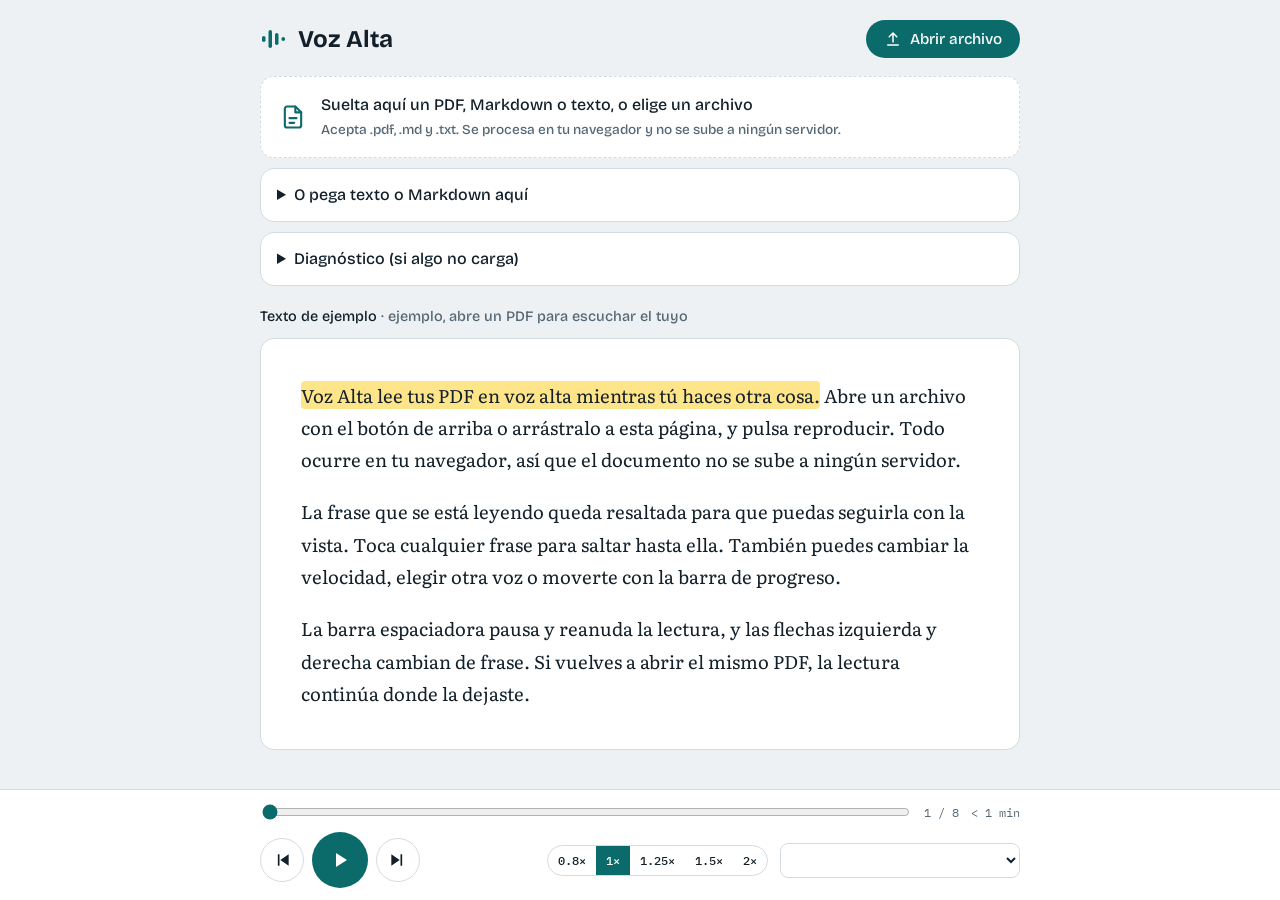
==== index.html @ 8dce0cf5 "initial" ====
<!doctype html>
<html lang="es">
<head>
<meta charset="utf-8">
<meta name="viewport" content="width=device-width, initial-scale=1, viewport-fit=cover">
<title>Voz Alta</title>
<link rel="stylesheet" href="css/styles.css">
</head>
<body>

<div class="wrap">
  <header class="top">
    <div class="brand">
      <svg viewBox="0 0 28 28" fill="currentColor" aria-hidden="true"><rect x="2" y="11" width="3.5" height="6" rx="1.75"/><rect x="8.5" y="5" width="3.5" height="18" rx="1.75"/><rect x="15" y="8" width="3.5" height="12" rx="1.75"/><rect x="21.5" y="12" width="3.5" height="4" rx="1.75"/></svg>
      Voz Alta
    </div>
    <span class="btn filebtn">
      <svg viewBox="0 0 24 24" fill="none" stroke="currentColor" stroke-width="2" stroke-linecap="round" stroke-linejoin="round" aria-hidden="true"><path d="M12 16V4M7 9l5-5 5 5M5 20h14"/></svg>
      Abrir archivo
    <input type="file" id="file2" class="ovl" aria-label="Abrir archivo PDF, Markdown o texto">
    </span>
  </header>

  <label class="drop" id="drop" for="file">
    <svg viewBox="0 0 24 24" fill="none" stroke="currentColor" stroke-width="1.8" stroke-linecap="round" stroke-linejoin="round" aria-hidden="true"><path d="M14 3H7a2 2 0 0 0-2 2v14a2 2 0 0 0 2 2h10a2 2 0 0 0 2-2V8z"/><path d="M14 3v5h5M9 13h6M9 17h4"/></svg>
    <span><b>Suelta aquí un PDF, Markdown o texto, o elige un archivo</b><small>Acepta .pdf, .md y .txt. Se procesa en tu navegador y no se sube a ningún servidor.</small></span>
    <input type="file" id="file" class="ovl" aria-label="Elegir archivo PDF, Markdown o texto">
  </label>

  <details class="paste" id="paste">
    <summary>O pega texto o Markdown aquí</summary>
    <textarea id="pastetxt" placeholder="Pega aquí el texto que quieres escuchar" aria-label="Texto a leer"></textarea>
    <div class="row">
      <button class="btn" id="pastego" type="button">Leer este texto</button>
      <label><input type="checkbox" id="pastemd" checked> Es Markdown</label>
    </div>
  </details>

  <details class="paste" id="diag">
    <summary>Diagnóstico (si algo no carga)</summary>
    <pre id="diaglog" style="white-space:pre-wrap;overflow-wrap:anywhere;font:0.75rem/1.5 var(--mono);color:var(--muted);margin:8px 0 4px"></pre>
  </details>

  <div class="meta">
    <div><strong id="name">Texto de ejemplo</strong> <span id="status" role="status"></span></div>
  </div>

  <section class="ocr" id="ocr" hidden aria-live="polite">
    <strong id="ocrmsg"></strong>
    <div class="ocr-row">
      <label>Idioma del texto
        <select id="ocrlang" aria-label="Idioma del texto a reconocer">
          <option value="spa">Español</option>
          <option value="eng">English</option>
          <option value="fra">Français</option>
          <option value="por">Português</option>
          <option value="deu">Deutsch</option>
          <option value="ita">Italiano</option>
        </select>
      </label>
      <button class="btn" id="ocrgo" type="button">Reconocer texto (OCR)</button>
      <button class="btn ghost" id="ocrcancel" type="button" hidden>Cancelar</button>
    </div>
    <progress id="ocrbar" max="100" value="0" hidden></progress>
    <small>El motor y los idiomas están en la carpeta vendor, así que funciona sin conexión. Las páginas se procesan en tu navegador. El resultado puede tener errores.</small>
  </section>

  <article class="doc" id="doc"></article>
</div>

<footer class="player">
  <div class="pin">
    <div class="prog">
      <input type="range" id="seek" min="0" max="0" value="0" step="1" aria-label="Progreso de lectura">
      <span id="count">0 / 0</span>
      <span id="remain"></span>
    </div>
    <div class="ctl">
      <div class="transport">
        <button class="ic" id="prev" type="button" aria-label="Frase anterior"><svg viewBox="0 0 24 24"><path d="M7 5h2v14H7zM20 5v14L10 12z"/></svg></button>
        <button class="ic play" id="play" type="button" aria-label="Reproducir"></button>
        <button class="ic" id="next" type="button" aria-label="Frase siguiente"><svg viewBox="0 0 24 24"><path d="M15 5h2v14h-2zM4 5v14l10-7z"/></svg></button>
      </div>
      <div class="opts">
        <div class="pager" id="pager" role="group" aria-label="Páginas" hidden>
          <button type="button" id="pprev" aria-label="Página anterior"><svg viewBox="0 0 24 24" width="18" height="18" fill="none" stroke="currentColor" stroke-width="2.2" stroke-linecap="round" stroke-linejoin="round" aria-hidden="true"><path d="M15 6l-6 6 6 6"/></svg></button>
          <input type="number" id="pnum" min="1" value="1" inputmode="numeric" aria-label="Número de página">
          <span id="ptotal"></span>
          <button type="button" id="pnext" aria-label="Página siguiente"><svg viewBox="0 0 24 24" width="18" height="18" fill="none" stroke="currentColor" stroke-width="2.2" stroke-linecap="round" stroke-linejoin="round" aria-hidden="true"><path d="M9 6l6 6-6 6"/></svg></button>
        </div>
        <div class="speeds" id="speeds" role="group" aria-label="Velocidad">
          <button type="button" data-r="0.8" aria-pressed="false">0.8×</button>
          <button type="button" data-r="1" aria-pressed="true">1×</button>
          <button type="button" data-r="1.25" aria-pressed="false">1.25×</button>
          <button type="button" data-r="1.5" aria-pressed="false">1.5×</button>
          <button type="button" data-r="2" aria-pressed="false">2×</button>
        </div>
        <select id="voice" aria-label="Voz"></select>
      </div>
    </div>
  </div>
</footer>

<script src="vendor/pdfjs/pdf.min.js"></script>
<script src="vendor/tesseract/tesseract.min.js"></script>
<script src="js/app.js"></script>

</body>
</html>
---- css/styles.css ----
@font-face{font-family:'Bricolage Grotesque';font-weight:500;font-style:normal;font-display:swap;src:url('../fonts/bricolage-grotesque-latin-500-normal.woff2') format('woff2');}
@font-face{font-family:'Bricolage Grotesque';font-weight:700;font-style:normal;font-display:swap;src:url('../fonts/bricolage-grotesque-latin-700-normal.woff2') format('woff2');}
@font-face{font-family:'Literata';font-weight:400;font-style:normal;font-display:swap;src:url('../fonts/literata-latin-400-normal.woff2') format('woff2');}
@font-face{font-family:'Literata';font-weight:600;font-style:normal;font-display:swap;src:url('../fonts/literata-latin-600-normal.woff2') format('woff2');}
@font-face{font-family:'IBM Plex Mono';font-weight:400;font-style:normal;font-display:swap;src:url('../fonts/ibm-plex-mono-latin-400-normal.woff2') format('woff2');}
@font-face{font-family:'IBM Plex Mono';font-weight:500;font-style:normal;font-display:swap;src:url('../fonts/ibm-plex-mono-latin-500-normal.woff2') format('woff2');}

/* Layout: una columna de lectura (760px) con barra de reproduccion fija abajo. La frase activa se resalta como marcador. */
:root {
  --bg: #EDF1F3;
  --surface: #FFFFFF;
  --ink: #13202A;
  --muted: #566774;
  --line: #D3DCE1;
  --accent: #0B6B6B;
  --accent-ink: #FFFFFF;
  --mark: #FFE58A;
  --mark-ink: #13202A;
  --player: #FFFFFF;
  --danger: #A52A2A;
  --ui: "Bricolage Grotesque", system-ui, -apple-system, "Segoe UI", sans-serif;
  --read: "Literata", Georgia, "Times New Roman", serif;
  --mono: "IBM Plex Mono", ui-monospace, "SFMono-Regular", Menlo, monospace;
}
@media (prefers-color-scheme: dark) {
  :root:not([data-theme="light"]) {
    --bg: #0E181D; --surface: #142229; --ink: #E4ECEF; --muted: #93A6B1; --line: #25363F;
    --accent: #5FD3C6; --accent-ink: #06201D; --mark: #5B4A12; --mark-ink: #FFF4CC; --player: #17262E; --danger: #FF9A9A;
    color-scheme: dark;
  }
}
:root[data-theme="dark"] {
  --bg: #0E181D; --surface: #142229; --ink: #E4ECEF; --muted: #93A6B1; --line: #25363F;
  --accent: #5FD3C6; --accent-ink: #06201D; --mark: #5B4A12; --mark-ink: #FFF4CC; --player: #17262E; --danger: #FF9A9A;
  color-scheme: dark;
}
* { box-sizing: border-box; }
body {
  background: var(--bg);
  color: var(--ink);
  font: 16px/1.5 var(--ui);
  padding-left: max(16px, env(safe-area-inset-left, 0px));
  padding-right: max(16px, env(safe-area-inset-right, 0px));
  padding-block: 20px 230px;
}
.wrap { max-width: 760px; margin: 0 auto; }
.top { display: flex; align-items: center; justify-content: space-between; gap: 12px; margin-bottom: 18px; }
.brand { display: flex; align-items: center; gap: 10px; font-weight: 700; font-size: 1.5rem; letter-spacing: -0.01em; }
.brand svg { width: 28px; height: 28px; color: var(--accent); }
.btn { display: inline-flex; align-items: center; gap: 8px; background: var(--accent); color: var(--accent-ink); border: 0; border-radius: 999px; padding: 10px 18px; font: 500 0.95rem var(--ui); cursor: pointer; }
.btn svg { width: 18px; height: 18px; }
:focus-visible { outline: 2px solid var(--accent); outline-offset: 2px; }
.drop { display: flex; align-items: center; gap: 14px; background: var(--surface); border: 1.5px dashed var(--line); border-radius: 14px; padding: 16px 18px; cursor: pointer; transition: border-color .15s; }
.drop:hover, .drop.over { border-color: var(--accent); }
.drop svg { width: 28px; height: 28px; flex: none; color: var(--accent); }
.drop b { display: block; font-weight: 500; }
.drop small { color: var(--muted); font-size: 0.85rem; }
.drop { position: relative; }
.ovl { position: absolute; inset: 0; width: 100%; height: 100%; opacity: 0; cursor: pointer; font-size: 0; border: 0; padding: 0; margin: 0; }
.btn.filebtn { position: relative; overflow: hidden; }
details.paste { margin-top: 10px; background: var(--surface); border: 1px solid var(--line); border-radius: 14px; padding: 10px 16px; }
details.paste summary { cursor: pointer; font-weight: 500; padding: 4px 0; }
details.paste textarea { width: 100%; min-height: 9em; margin: 10px 0; padding: 10px 12px; background: var(--bg); color: var(--ink); border: 1px solid var(--line); border-radius: 10px; font: 0.95rem/1.5 var(--read); resize: vertical; }
details.paste .row { display: flex; flex-wrap: wrap; align-items: center; gap: 10px 16px; padding-bottom: 6px; }
details.paste label { display: flex; align-items: center; gap: 6px; font-size: 0.9rem; color: var(--muted); }
.meta { display: flex; flex-wrap: wrap; align-items: center; justify-content: space-between; gap: 8px 16px; margin: 20px 0 10px; color: var(--muted); font-size: 0.9rem; }
.meta strong { color: var(--ink); font-weight: 500; overflow-wrap: anywhere; }
#status.err { color: var(--danger); }
select { background: var(--surface); color: var(--ink); border: 1px solid var(--line); border-radius: 8px; padding: 7px 10px; font: 0.85rem var(--ui); min-width: 0; max-width: 100%; }
.doc { background: var(--surface); border: 1px solid var(--line); border-radius: 14px; padding: clamp(18px, 4vw, 40px); font: 1.15rem/1.75 var(--read); }
.doc p { margin: 0 0 1.1em; max-width: 66ch; }
.doc p:last-child { margin-bottom: 0; }
.pg { display: flex; align-items: center; gap: 10px; margin: 30px 0 12px; font: 500 0.7rem var(--mono); letter-spacing: 0.12em; text-transform: uppercase; color: var(--muted); }
.pg::after { content: ""; flex: 1; height: 1px; background: var(--line); }
.pg:first-child { margin-top: 0; }
.s { cursor: pointer; border-radius: 4px; transition: background .15s; }
.s:hover { background: color-mix(in srgb, var(--mark) 45%, transparent); }
.s.now { background: var(--mark); color: var(--mark-ink); box-decoration-break: clone; -webkit-box-decoration-break: clone; }
.player { position: fixed; left: 0; right: 0; bottom: 0; z-index: 5; background: var(--player); border-top: 1px solid var(--line);
  padding: 12px max(16px, env(safe-area-inset-right, 0px)) calc(12px + env(safe-area-inset-bottom, 0px)) max(16px, env(safe-area-inset-left, 0px)); }
.pin { max-width: 760px; margin: 0 auto; display: grid; gap: 10px; }
.prog { display: flex; align-items: center; gap: 12px; font: 400 0.75rem var(--mono); color: var(--muted); }
.prog input { flex: 1; min-width: 0; accent-color: var(--accent); }
.prog span { white-space: nowrap; font-variant-numeric: tabular-nums; }
.ctl { display: flex; flex-wrap: wrap; align-items: center; justify-content: space-between; gap: 10px 16px; }
.transport { display: flex; align-items: center; gap: 8px; }
.ic { width: 44px; height: 44px; border-radius: 50%; border: 1px solid var(--line); background: transparent; color: var(--ink); display: grid; place-items: center; cursor: pointer; padding: 0; }
.ic svg { width: 20px; height: 20px; fill: currentColor; }
.ic.play { width: 56px; height: 56px; background: var(--accent); color: var(--accent-ink); border: 0; }
.ic.play svg { width: 24px; height: 24px; }
.opts { display: flex; flex-wrap: wrap; align-items: center; gap: 8px 12px; flex: 1 1 260px; justify-content: flex-end; }
.speeds { display: flex; border: 1px solid var(--line); border-radius: 999px; overflow: hidden; }
.speeds button { background: transparent; color: var(--ink); border: 0; padding: 7px 10px; font: 500 0.75rem var(--mono); cursor: pointer; }
.speeds button[aria-pressed="true"] { background: var(--accent); color: var(--accent-ink); }
#voice { flex: 1 1 150px; max-width: 240px; }
.hint { color: var(--muted); font-size: 0.8rem; text-align: right; }
.pager { display: flex; align-items: center; gap: 4px; border: 1px solid var(--line); border-radius: 999px; padding: 2px; }
.pager button { width: 34px; height: 34px; border: 0; border-radius: 50%; background: transparent; color: var(--ink); display: grid; place-items: center; cursor: pointer; padding: 0; }
.pager button:disabled { opacity: 0.35; cursor: default; }
.pager input { width: 3.4em; text-align: center; font: 500 0.85rem var(--mono); background: transparent; color: var(--ink); border: 0; border-bottom: 1px solid var(--line); padding: 4px 0; border-radius: 0; -moz-appearance: textfield; font-variant-numeric: tabular-nums; }
.pager input::-webkit-inner-spin-button, .pager input::-webkit-outer-spin-button { -webkit-appearance: none; margin: 0; }
.pager span { font: 400 0.75rem var(--mono); color: var(--muted); padding: 0 6px 0 4px; white-space: nowrap; }
h2.sec { font: 700 1.35rem/1.25 var(--ui); letter-spacing: -0.01em; margin: 2.2em 0 0.7em; padding-top: 1.1em; border-top: 1px solid var(--line); text-wrap: balance; }
h2.sec:first-child { margin-top: 0; padding-top: 0; border-top: 0; font-size: 1.7rem; }
[hidden] { display: none !important; }
.doc:empty::before { content: "Aquí aparecerá el texto del PDF."; color: var(--muted); font: 1rem var(--ui); }
.btn.ghost { background: transparent; color: var(--ink); border: 1px solid var(--line); }
.ocr { background: var(--surface); border: 1px solid var(--accent); border-radius: 14px; padding: 16px 18px; margin: 0 0 16px; display: grid; gap: 10px; }
.ocr strong { font-weight: 500; }
.ocr small { color: var(--muted); font-size: 0.82rem; }
.ocr-row { display: flex; flex-wrap: wrap; align-items: center; gap: 10px 14px; }
.ocr-row label { display: flex; align-items: center; gap: 8px; font-size: 0.9rem; color: var(--muted); }
.ocr progress { width: 100%; height: 8px; accent-color: var(--accent); }
@media (prefers-reduced-motion: reduce) { .s, .drop { transition: none; } }

body { margin: 0; }
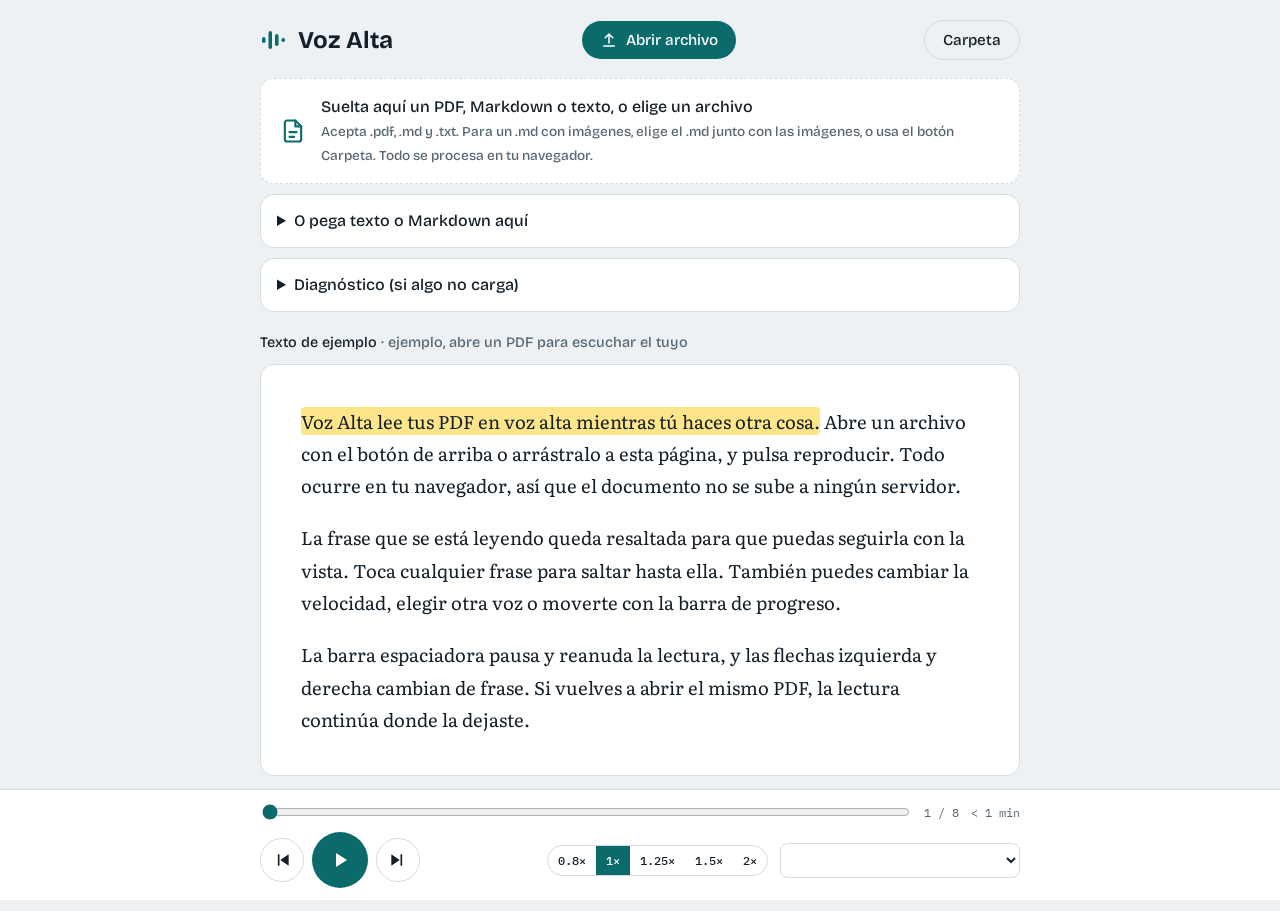
==== commit e7e25d41: "images" ====
--- a/index.html
+++ b/index.html
@@ -17,14 +17,17 @@
     <span class="btn filebtn">
       <svg viewBox="0 0 24 24" fill="none" stroke="currentColor" stroke-width="2" stroke-linecap="round" stroke-linejoin="round" aria-hidden="true"><path d="M12 16V4M7 9l5-5 5 5M5 20h14"/></svg>
       Abrir archivo
-    <input type="file" id="file2" class="ovl" aria-label="Abrir archivo PDF, Markdown o texto">
+    <input type="file" id="file2" class="ovl" multiple aria-label="Abrir archivo PDF, Markdown o texto, con sus imágenes">
+    </span>
+    <span class="btn ghost filebtn" title="Elige una carpeta con el .md y sus imágenes">Carpeta
+      <input type="file" id="folder" class="ovl" webkitdirectory multiple aria-label="Abrir una carpeta con documentos e imágenes">
     </span>
   </header>
 
   <label class="drop" id="drop" for="file">
     <svg viewBox="0 0 24 24" fill="none" stroke="currentColor" stroke-width="1.8" stroke-linecap="round" stroke-linejoin="round" aria-hidden="true"><path d="M14 3H7a2 2 0 0 0-2 2v14a2 2 0 0 0 2 2h10a2 2 0 0 0 2-2V8z"/><path d="M14 3v5h5M9 13h6M9 17h4"/></svg>
-    <span><b>Suelta aquí un PDF, Markdown o texto, o elige un archivo</b><small>Acepta .pdf, .md y .txt. Se procesa en tu navegador y no se sube a ningún servidor.</small></span>
-    <input type="file" id="file" class="ovl" aria-label="Elegir archivo PDF, Markdown o texto">
+    <span><b>Suelta aquí un PDF, Markdown o texto, o elige un archivo</b><small>Acepta .pdf, .md y .txt. Para un .md con imágenes, elige el .md junto con las imágenes, o usa el botón Carpeta. Todo se procesa en tu navegador.</small></span>
+    <input type="file" id="file" class="ovl" multiple aria-label="Elegir archivo PDF, Markdown o texto, con sus imágenes">
   </label>
 
   <details class="paste" id="paste">
@@ -42,7 +45,7 @@
   </details>
 
   <div class="meta">
-    <div><strong id="name">Texto de ejemplo</strong> <span id="status" role="status"></span></div>
+    <div><select id="docpick" hidden aria-label="Documento de la carpeta"></select> <strong id="name">Texto de ejemplo</strong> <span id="status" role="status"></span></div>
   </div>
 
   <section class="ocr" id="ocr" hidden aria-live="polite">
--- a/css/styles.css
+++ b/css/styles.css
@@ -68,6 +68,7 @@
 #status.err { color: var(--danger); }
 select { background: var(--surface); color: var(--ink); border: 1px solid var(--line); border-radius: 8px; padding: 7px 10px; font: 0.85rem var(--ui); min-width: 0; max-width: 100%; }
 .doc { background: var(--surface); border: 1px solid var(--line); border-radius: 14px; padding: clamp(18px, 4vw, 40px); font: 1.15rem/1.75 var(--read); }
+.doc, .doc * { overflow-wrap: anywhere; }
 .doc p { margin: 0 0 1.1em; max-width: 66ch; }
 .doc p:last-child { margin-bottom: 0; }
 .pg { display: flex; align-items: center; gap: 10px; margin: 30px 0 12px; font: 500 0.7rem var(--mono); letter-spacing: 0.12em; text-transform: uppercase; color: var(--muted); }
@@ -102,6 +103,10 @@
 .pager span { font: 400 0.75rem var(--mono); color: var(--muted); padding: 0 6px 0 4px; white-space: nowrap; }
 h2.sec { font: 700 1.35rem/1.25 var(--ui); letter-spacing: -0.01em; margin: 2.2em 0 0.7em; padding-top: 1.1em; border-top: 1px solid var(--line); text-wrap: balance; }
 h2.sec:first-child { margin-top: 0; padding-top: 0; border-top: 0; font-size: 1.7rem; }
+figure.fig { margin: 1.4em 0; text-align: center; }
+figure.fig img { max-width: 100%; height: auto; border-radius: 8px; border: 1px solid var(--line); background: #fff; }
+figure.fig figcaption { font: 0.85rem/1.4 var(--ui); color: var(--muted); margin-top: 8px; }
+.fig-missing { border: 1px dashed var(--line); border-radius: 8px; padding: 14px; margin: 0 auto; max-width: 66ch; color: var(--muted); font: 0.85rem/1.5 var(--ui); overflow-wrap: anywhere; }
 [hidden] { display: none !important; }
 .doc:empty::before { content: "Aquí aparecerá el texto del PDF."; color: var(--muted); font: 1rem var(--ui); }
 .btn.ghost { background: transparent; color: var(--ink); border: 1px solid var(--line); }
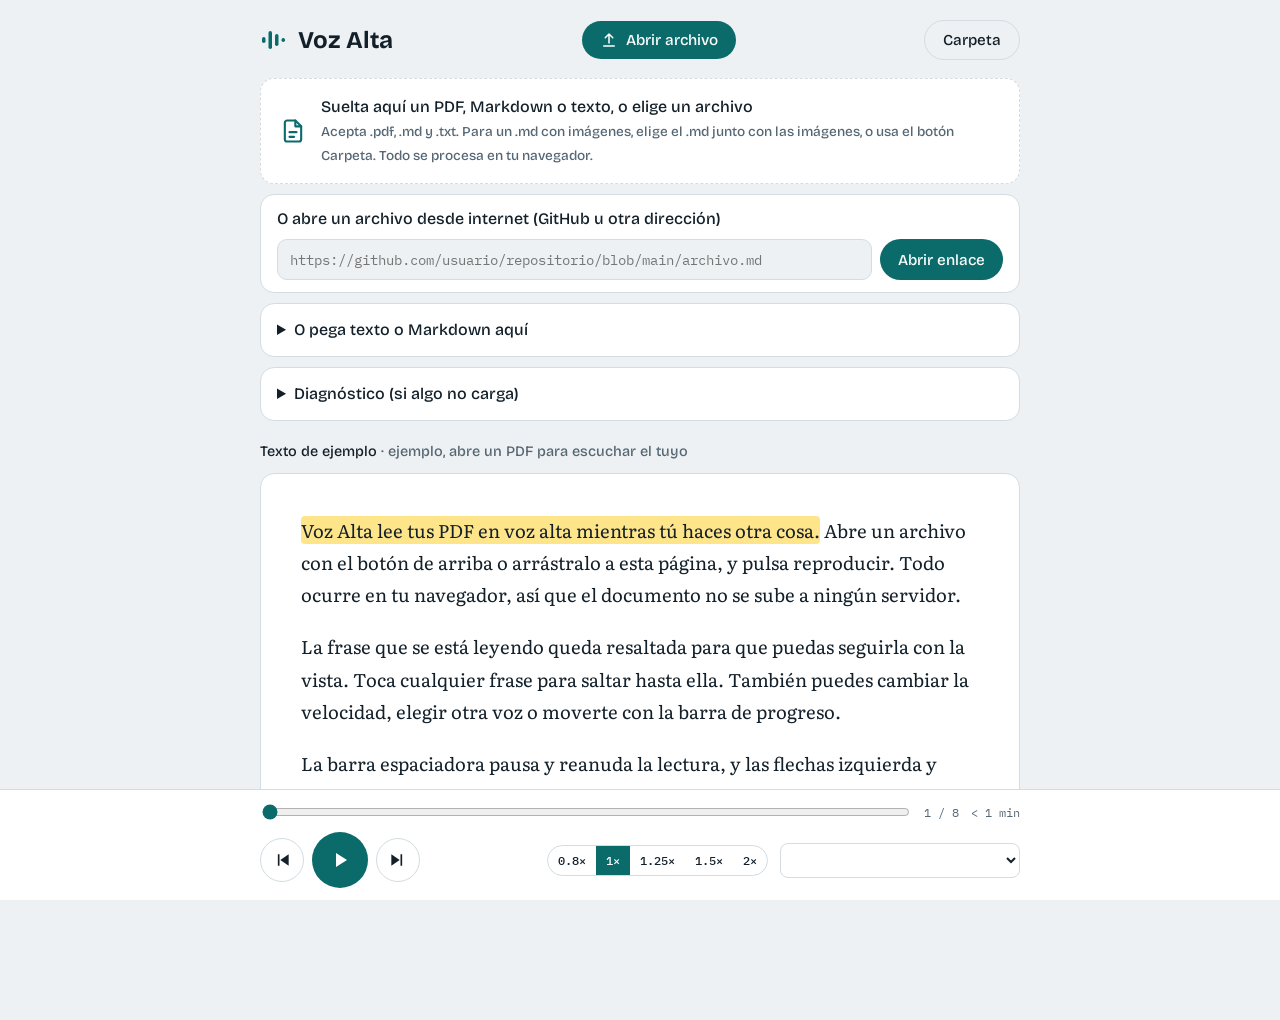
==== commit b188cbed: "w" ====
--- a/index.html
+++ b/index.html
@@ -29,6 +29,14 @@
     <span><b>Suelta aquí un PDF, Markdown o texto, o elige un archivo</b><small>Acepta .pdf, .md y .txt. Para un .md con imágenes, elige el .md junto con las imágenes, o usa el botón Carpeta. Todo se procesa en tu navegador.</small></span>
     <input type="file" id="file" class="ovl" multiple aria-label="Elegir archivo PDF, Markdown o texto, con sus imágenes">
   </label>
+
+  <form class="urlrow" id="urlform" autocomplete="off">
+    <label for="urlin">O abre un archivo desde internet (GitHub u otra dirección)</label>
+    <div class="row">
+      <input type="url" id="urlin" inputmode="url" placeholder="https://github.com/usuario/repositorio/blob/main/archivo.md">
+      <button class="btn" id="urlgo" type="submit">Abrir enlace</button>
+    </div>
+  </form>
 
   <details class="paste" id="paste">
     <summary>O pega texto o Markdown aquí</summary>
--- a/css/styles.css
+++ b/css/styles.css
@@ -107,6 +107,10 @@
 figure.fig img { max-width: 100%; height: auto; border-radius: 8px; border: 1px solid var(--line); background: #fff; }
 figure.fig figcaption { font: 0.85rem/1.4 var(--ui); color: var(--muted); margin-top: 8px; }
 .fig-missing { border: 1px dashed var(--line); border-radius: 8px; padding: 14px; margin: 0 auto; max-width: 66ch; color: var(--muted); font: 0.85rem/1.5 var(--ui); overflow-wrap: anywhere; }
+form.urlrow { margin-top: 10px; background: var(--surface); border: 1px solid var(--line); border-radius: 14px; padding: 12px 16px; }
+form.urlrow label { display: block; font-weight: 500; margin-bottom: 8px; }
+form.urlrow .row { display: flex; flex-wrap: wrap; gap: 8px; }
+form.urlrow input { flex: 1 1 260px; min-width: 0; padding: 10px 12px; background: var(--bg); color: var(--ink); border: 1px solid var(--line); border-radius: 10px; font: 0.9rem var(--mono); }
 [hidden] { display: none !important; }
 .doc:empty::before { content: "Aquí aparecerá el texto del PDF."; color: var(--muted); font: 1rem var(--ui); }
 .btn.ghost { background: transparent; color: var(--ink); border: 1px solid var(--line); }
